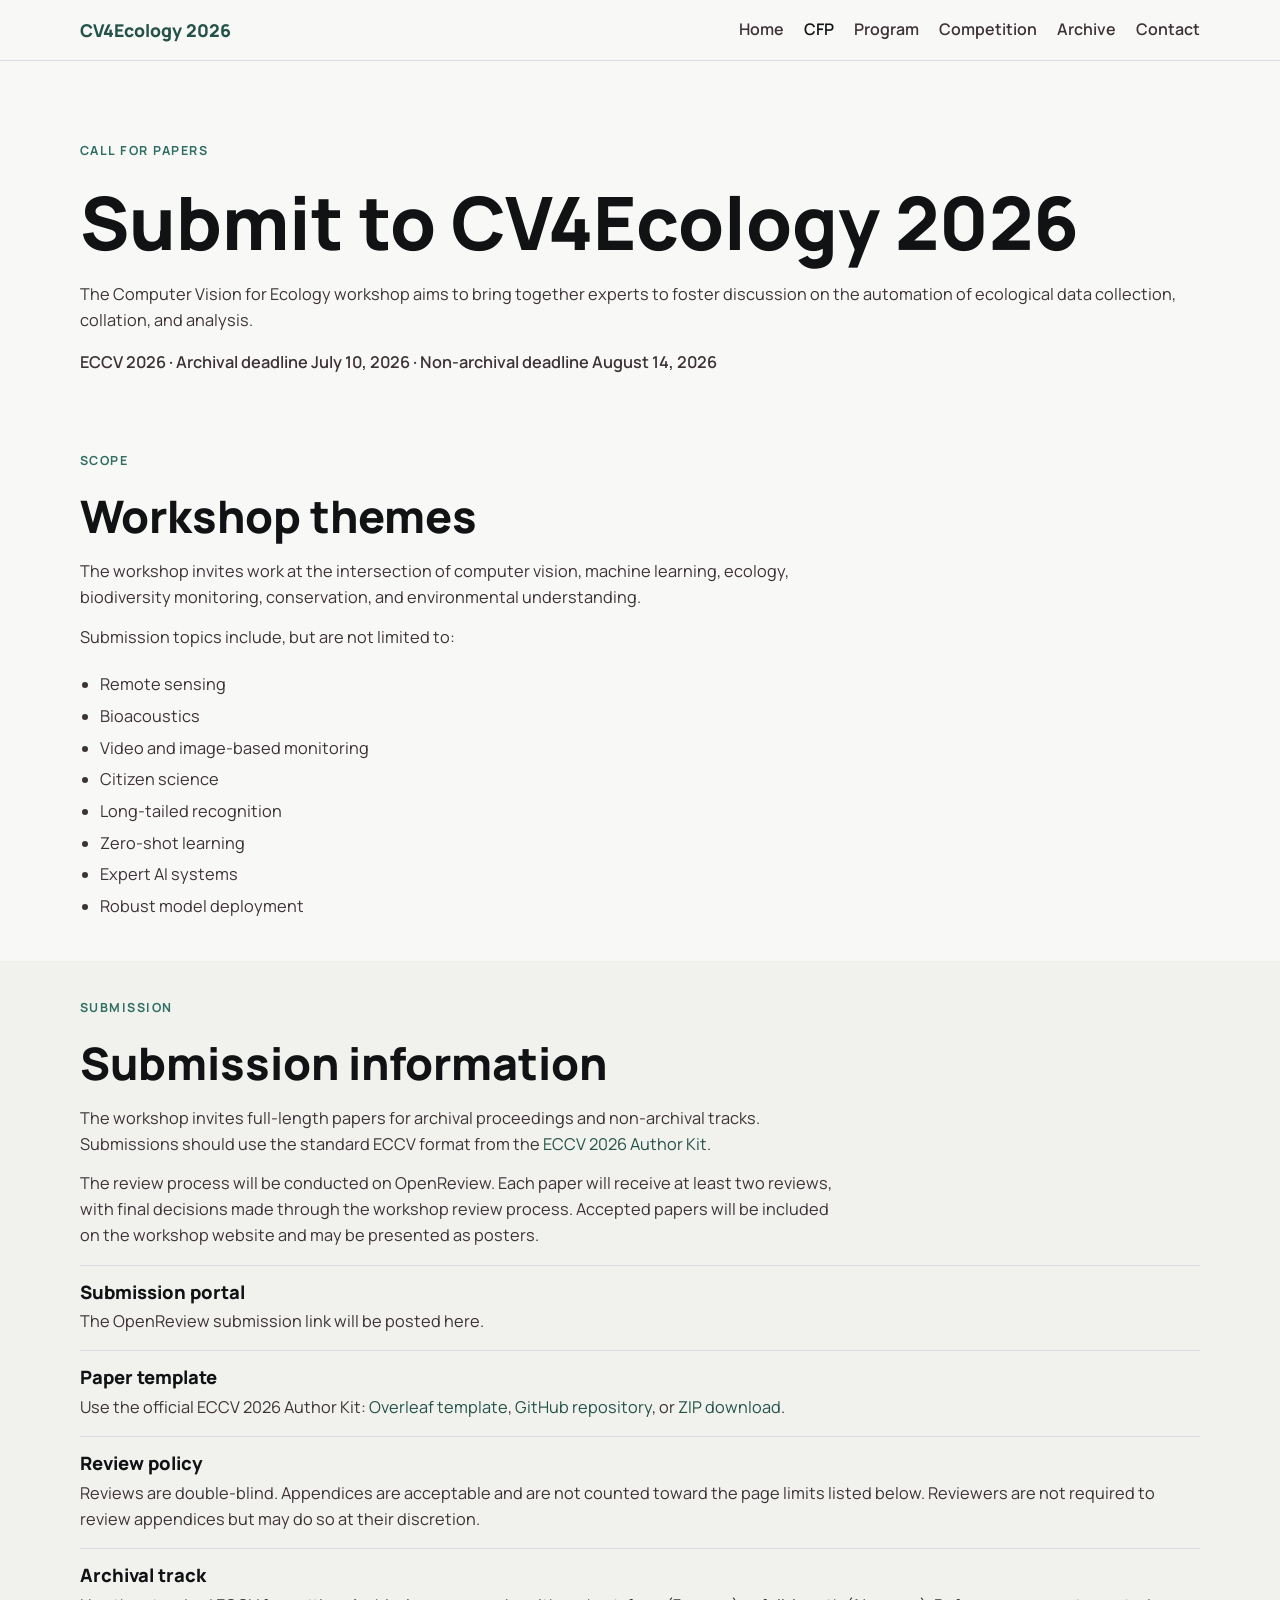
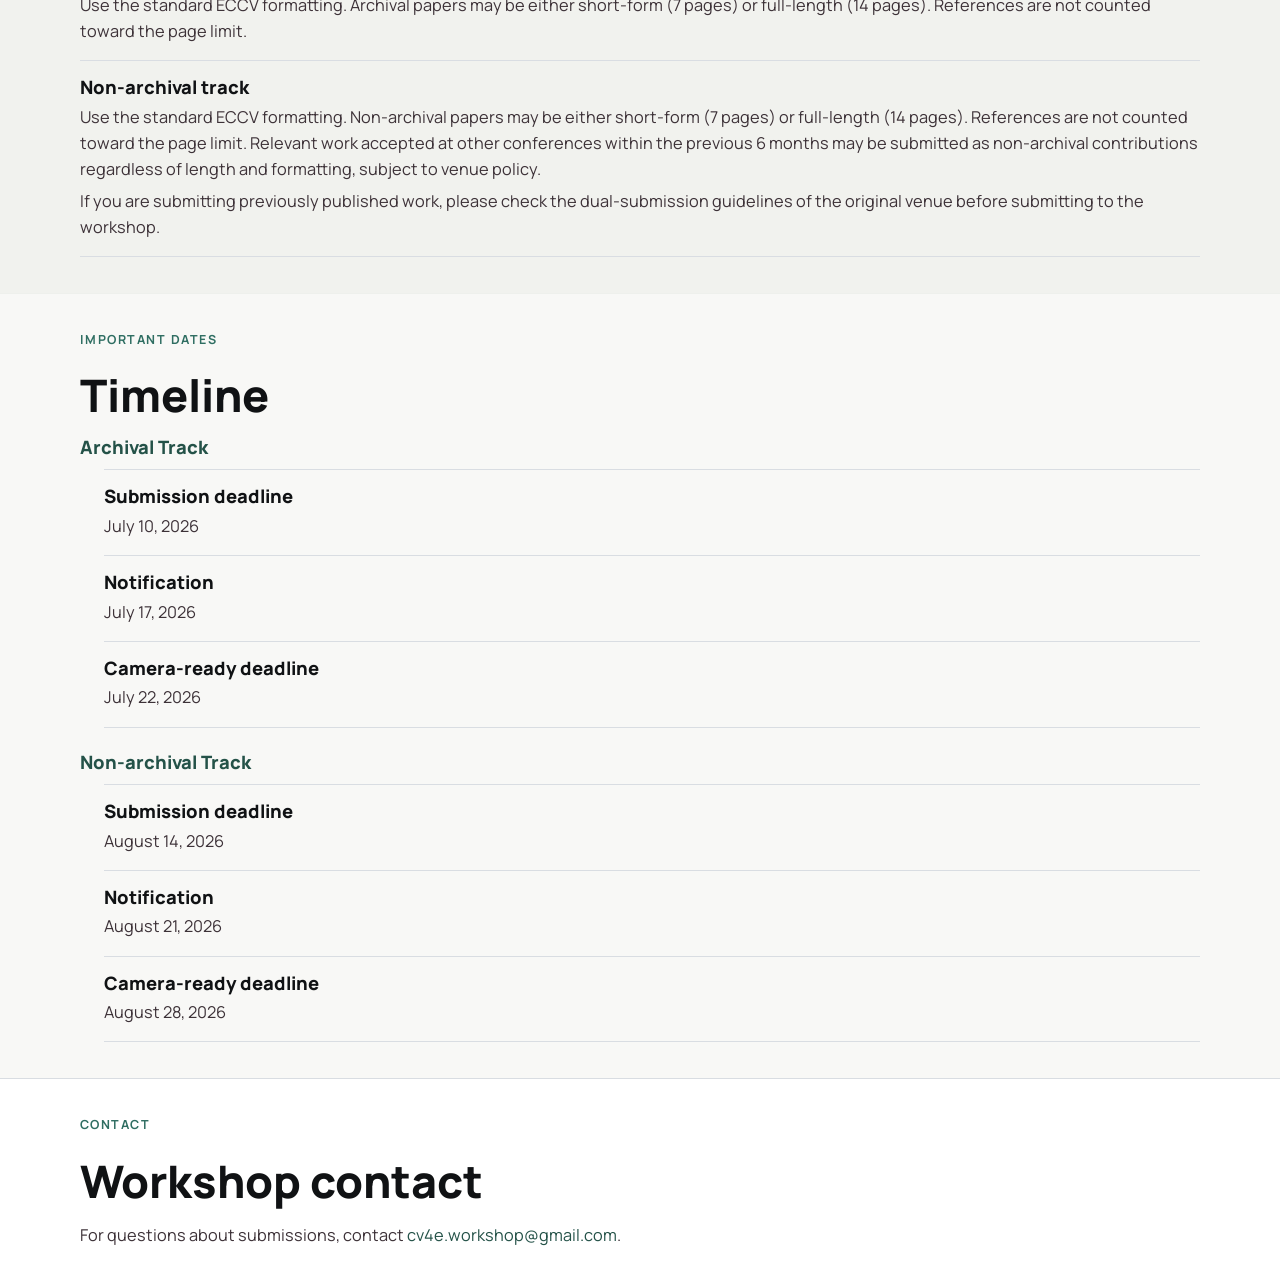
==== cfp.html @ 41fa9614 "update page limit" ====
<!DOCTYPE html>
<html lang="en">
<head>
    <meta charset="utf-8">
    <meta name="viewport" content="width=device-width, initial-scale=1">
    <title>CV4Ecology 2026 - CFP</title>
    <meta name="description" content="Call for papers for the Computer Vision for Ecology workshop at ECCV 2026.">
    <link rel="preconnect" href="https://fonts.googleapis.com">
    <link rel="preconnect" href="https://fonts.gstatic.com" crossorigin>
    <link href="https://fonts.googleapis.com/css2?family=Manrope:wght@400;500;600;700;800&display=swap" rel="stylesheet">
    <link rel="stylesheet" href="./css/styles.css">
</head>
<body>
    <header class="site-header">
        <div class="site-shell">
            <a class="site-mark" href="./index.html">CV4Ecology 2026</a>
            <nav class="site-nav" aria-label="Primary">
                <a href="./index.html">Home</a>
                <a class="is-active" href="./cfp.html">CFP</a>
                <a href="./program.html">Program</a>
                <a href="./competition.html">Competition</a>
                <details class="nav-dropdown">
                    <summary>Archive</summary>
                    <div class="nav-dropdown-menu">
                        <a href="https://cv4e.netlify.app/">CV4Ecology 2025</a>
                        <a href="https://cv4e.netlify.app/papers/">CV4Ecology 2024</a>
                    </div>
                </details>
                <a href="#contact">Contact</a>
            </nav>
        </div>
    </header>

    <main>
        <section class="hero">
            <div class="site-shell hero-stack">
                <p class="eyebrow">Call For Papers</p>
                <h1>Submit to CV4Ecology 2026</h1>
                <p class="hero-text">
                    The Computer Vision for Ecology workshop aims to bring together experts to foster
                    discussion on the automation of ecological data collection, collation, and analysis.
                </p>
                <p class="hero-meta">
                    ECCV 2026 · Archival deadline July 10, 2026 · Non-archival deadline August 14, 2026
                </p>
            </div>
        </section>

        <section class="section">
            <div class="site-shell stacked-section">
                <p class="section-kicker">Scope</p>
                <h2>Workshop themes</h2>
                <div class="section-copy">
                    <p>
                        The workshop invites work at the intersection of computer vision, machine learning,
                        ecology, biodiversity monitoring, conservation, and environmental understanding.
                    </p>
                    <p>
                        Submission topics include, but are not limited to:
                    </p>
                </div>
                <ul class="topic-list">
                    <li>Remote sensing</li>
                    <li>Bioacoustics</li>
                    <li>Video and image-based monitoring</li>
                    <li>Citizen science</li>
                    <li>Long-tailed recognition</li>
                    <li>Zero-shot learning</li>
                    <li>Expert AI systems</li>
                    <li>Robust model deployment</li>
                </ul>
            </div>
        </section>

        <section class="section section-alt">
            <div class="site-shell stacked-section">
                <p class="section-kicker">Submission</p>
                <h2>Submission information</h2>
                <div class="section-copy">
                    <p>
                        The workshop invites full-length papers for archival proceedings and non-archival
                        tracks. Submissions should use the standard ECCV format from the
                        <a href="https://eccv.ecva.net/Conferences/2026/SubmissionPolicies">ECCV 2026 Author Kit</a>.
                    </p>
                    <p>
                        The review process will be conducted on OpenReview. Each paper will receive at least
                        two reviews, with final decisions made through the workshop review process. Accepted
                        papers will be included on the workshop website and may be presented as posters.
                    </p>
                </div>
                <div class="detail-list">
                    <div class="detail-row">
                        <h3>Submission portal</h3>
                        <p>The OpenReview submission link will be posted here.</p>
                    </div>
                    <div class="detail-row">
                        <h3>Paper template</h3>
                        <p>
                            Use the official ECCV 2026 Author Kit:
                            <a href="https://www.overleaf.com/read/fkngkknmbycc">Overleaf template</a>,
                            <a href="https://github.com/paolo-favaro/paper-template">GitHub repository</a>,
                            or <a href="https://github.com/paolo-favaro/paper-template/archive/refs/tags/Latest.zip">ZIP download</a>.
                        </p>
                    </div>
                    <div class="detail-row">
                        <h3>Review policy</h3>
                        <p>Reviews are double-blind. Appendices are acceptable and are not counted toward the page limits listed below. Reviewers are not required to review appendices but may do so at their discretion.</p>
                    </div>
                    <div class="detail-row">
                        <h3>Archival track</h3>
                        <p>Use the standard ECCV formatting. Archival papers may be either short-form (7 pages) or full-length (14 pages). References are not counted toward the page limit.</p>
                    </div>
                    <div class="detail-row">
                        <h3>Non-archival track</h3>
                        <p>Use the standard ECCV formatting. Non-archival papers may be either short-form (7 pages) or full-length (14 pages). References are not counted toward the page limit. Relevant work accepted at other conferences within the previous 6 months may be submitted as non-archival contributions regardless of length and formatting, subject to venue policy.</p>
                        <p>If you are submitting previously published work, please check the dual-submission guidelines of the original venue before submitting to the workshop.</p>
                    </div>
                </div>
            </div>
        </section>

        <section class="section">
            <div class="site-shell stacked-section">
                <p class="section-kicker">Important Dates</p>
                <h2>Timeline</h2>
                <div class="timeline-groups">
                    <section class="timeline-group" aria-labelledby="archival-timeline">
                        <h3 id="archival-timeline" class="timeline-group-title">Archival Track</h3>
                        <div class="detail-list">
                            <div class="detail-row">
                                <h3>Submission deadline</h3>
                                <p>July 10, 2026</p>
                            </div>
                            <div class="detail-row">
                                <h3>Notification</h3>
                                <p>July 17, 2026</p>
                            </div>
                            <div class="detail-row">
                                <h3>Camera-ready deadline</h3>
                                <p>July 22, 2026</p>
                            </div>
                        </div>
                    </section>
                    <section class="timeline-group" aria-labelledby="non-archival-timeline">
                        <h3 id="non-archival-timeline" class="timeline-group-title">Non-archival Track</h3>
                        <div class="detail-list">
                            <div class="detail-row">
                                <h3>Submission deadline</h3>
                                <p>August 14, 2026</p>
                            </div>
                            <div class="detail-row">
                                <h3>Notification</h3>
                                <p>August 21, 2026</p>
                            </div>
                            <div class="detail-row">
                                <h3>Camera-ready deadline</h3>
                                <p>August 28, 2026</p>
                            </div>
                        </div>
                    </section>
                </div>
            </div>
        </section>
    </main>

    <footer id="contact" class="site-footer">
        <div class="site-shell stacked-section">
            <p class="section-kicker">Contact</p>
            <h2>Workshop contact</h2>
            <div class="section-copy">
                <p>For questions about submissions, contact <a href="mailto:cv4e.workshop@gmail.com">cv4e.workshop@gmail.com</a>.</p>
            </div>
        </div>
    </footer>
</body>
</html>
---- css/styles.css ----
:root {
    --bg: #f8f8f6;
    --bg-alt: #f1f2ee;
    --surface: #ffffff;
    --text: #101214;
    --muted: #3d3238;
    --line: #d9dde2;
    --accent: #2f6e62;
    --accent-deep: #245248;
    --shell: 1120px;
}

*,
*::before,
*::after {
    box-sizing: border-box;
}

html {
    scroll-behavior: smooth;
}

body {
    margin: 0;
    font-family: "Manrope", sans-serif;
    color: var(--text);
    background: var(--bg);
    line-height: 1.6;
}

a {
    color: var(--accent-deep);
    text-decoration: none;
}

a:hover,
a:focus-visible {
    text-decoration: underline;
}

img {
    max-width: 100%;
}

.site-shell {
    width: min(calc(100% - 2rem), var(--shell));
    margin: 0 auto;
}

.site-header {
    position: sticky;
    top: 0;
    z-index: 10;
    background: rgba(248, 248, 246, 0.94);
    border-bottom: 1px solid var(--line);
}

.site-header .site-shell {
    display: flex;
    align-items: center;
    justify-content: space-between;
    gap: 1rem;
    padding: 1rem 0;
}

.site-mark {
    font-size: 1.1rem;
    font-weight: 800;
    letter-spacing: 0;
}

.site-nav {
    display: flex;
    flex-wrap: wrap;
    gap: 1.25rem;
    align-items: center;
}

.site-nav a {
    color: var(--muted);
    font-weight: 600;
}

.site-nav a.is-active {
    color: var(--text);
}

.nav-dropdown {
    position: relative;
}

.nav-dropdown summary {
    cursor: pointer;
    color: var(--muted);
    font-weight: 600;
    list-style: none;
}

.nav-dropdown summary::-webkit-details-marker {
    display: none;
}

.nav-dropdown[open] summary {
    color: var(--text);
}

.nav-dropdown-menu {
    position: absolute;
    top: calc(100% + 0.6rem);
    left: 0;
    min-width: 190px;
    display: grid;
    gap: 0.55rem;
    padding: 0.8rem 0.9rem;
    background: var(--surface);
    border: 1px solid var(--line);
    border-radius: 10px;
    box-shadow: 0 10px 24px rgba(0, 0, 0, 0.08);
}

.nav-dropdown-menu a {
    color: var(--text);
}

.hero {
    padding: 5rem 0 2.5rem;
}

.hero-stack {
    display: grid;
    gap: 1rem;
    max-width: 1320px;
    justify-items: start;
    text-align: left;
}

.eyebrow,
.section-kicker,
.panel-label,
.archive-year,
.timeline-time {
    text-transform: uppercase;
    letter-spacing: 0.12em;
    font-size: 0.78rem;
    font-weight: 700;
    color: var(--accent);
}

h1,
h2,
h3 {
    margin: 0;
    line-height: 1.15;
    font-family: "Manrope", sans-serif;
    font-weight: 800;
}

h1 {
    font-size: clamp(2.7rem, 6vw, 4.6rem);
    margin-top: 0.2rem;
}

.hero-title {
    display: grid;
    gap: 0.2rem;
}

.hero-title-top {
    display: block;
    font-size: clamp(1.9rem, 4.1vw, 3.25rem);
    line-height: 1.02;
    color: #4a4f55;
}

.hero-title-main {
    display: block;
    font-size: clamp(2.7rem, 6vw, 4.6rem);
    line-height: 1.05;
    white-space: nowrap;
}

h2 {
    font-size: clamp(1.8rem, 3.5vw, 2.8rem);
    margin-top: 0.2rem;
}

h3 {
    font-size: 1.15rem;
}

p {
    margin: 0;
}

.hero-text,
.hero-meta,
.section-copy,
.detail-row p,
.timeline-item p,
.plain-list li,
.inline-list li {
    color: var(--muted);
    font-size: 1.02rem;
}

.hero-actions {
    display: flex;
    flex-wrap: wrap;
    gap: 0.9rem;
}

.hero-meta {
    font-weight: 600;
}

.button {
    display: inline-flex;
    align-items: center;
    justify-content: center;
    min-height: 3.25rem;
    padding: 0.85rem 1.25rem;
    border-radius: 999px;
    border: 1px solid transparent;
    font-weight: 700;
}

.button-primary {
    background: var(--accent-deep);
    color: #f7f3ea;
}

.button-secondary {
    background: var(--surface);
    border-color: var(--line);
}

.plain-list,
.inline-list {
    margin: 0;
    padding: 0;
    list-style: none;
}

.section,
.site-footer {
    padding: 2.25rem 0;
}

.section-alt {
    background: var(--bg-alt);
    border-top: 1px solid #eef0ec;
    border-bottom: 1px solid #eef0ec;
}

.stacked-section {
    display: grid;
    gap: 1rem;
}

.section-copy {
    display: grid;
    gap: 0.85rem;
    max-width: 760px;
}

.inline-list {
    display: grid;
    gap: 0.55rem;
    max-width: 760px;
}

.topic-list {
    margin: 0;
    padding-left: 1.25rem;
    max-width: 760px;
}

.topic-list li {
    color: var(--muted);
    font-size: 1.02rem;
    margin: 0.35rem 0;
}

.detail-list {
    display: grid;
    gap: 0;
    border-top: 1px solid var(--line);
}

.timeline-groups {
    display: grid;
    gap: 1.5rem;
}

.timeline-group {
    display: grid;
    gap: 0.7rem;
}

.timeline-group-title {
    color: var(--accent-deep);
}

.timeline-group .detail-list {
    margin-left: 1.5rem;
}

.detail-row {
    display: grid;
    gap: 0.35rem;
    padding: 1rem 0;
    border-bottom: 1px solid var(--line);
}

.timeline {
    display: grid;
    gap: 0;
    border-top: 1px solid var(--line);
}

.timeline-item {
    display: grid;
    grid-template-columns: 130px minmax(0, 1fr);
    gap: 1.25rem;
    padding: 1rem 0;
    border-bottom: 1px solid var(--line);
}

.timeline-copy {
    display: grid;
    gap: 0.35rem;
}

.schedule-grid {
    display: grid;
    grid-template-columns: repeat(2, minmax(0, 1fr));
    gap: 2rem;
}

.schedule-panel {
    display: grid;
    gap: 0.9rem;
}

.schedule-table {
    width: 100%;
    border-collapse: collapse;
    border-top: 1px solid var(--line);
}

.schedule-table th,
.schedule-table td {
    padding: 0.7rem 0;
    border-bottom: 1px solid var(--line);
    text-align: left;
    vertical-align: top;
}

.schedule-table th {
    color: var(--text);
    font-weight: 800;
}

.schedule-table td {
    color: var(--muted);
    font-size: 1.02rem;
}

.schedule-table td:first-child {
    width: 44%;
    color: var(--text);
    font-weight: 700;
    white-space: nowrap;
}

.simple-columns {
    display: grid;
    grid-template-columns: repeat(2, minmax(0, 1fr));
    gap: 2rem;
    max-width: 760px;
}

.plain-list {
    display: grid;
    gap: 0.6rem;
    margin-top: 0.75rem;
}

.organizer-grid {
    display: grid;
    grid-template-columns: repeat(auto-fit, minmax(220px, 1fr));
    column-gap: 2rem;
    row-gap: 0.55rem;
    max-width: 820px;
    margin: 0;
    padding: 0;
    list-style: none;
}

.organizer-grid li {
    padding: 0.2rem 0;
    color: var(--text);
    font-size: 1.02rem;
    font-weight: 700;
    line-height: 1.25;
}

.organizer-grid a {
    color: inherit;
    text-decoration-color: transparent;
    text-underline-offset: 0.22em;
    transition: color 160ms ease, text-decoration-color 160ms ease;
}

.organizer-grid a:hover,
.organizer-grid a:focus-visible {
    color: var(--accent-deep);
    text-decoration-color: currentColor;
}

.speaker-group {
    display: grid;
    gap: 0.85rem;
}

.speaker-grid {
    display: grid;
    grid-template-columns: repeat(auto-fill, minmax(185px, 1fr));
    gap: 1.25rem;
}

.speaker-card {
    display: grid;
    overflow: hidden;
    border: 1px solid var(--line);
    border-radius: 8px;
    background: var(--surface);
    color: var(--text);
    transition: border-color 160ms ease, transform 160ms ease;
}

.speaker-card:hover,
.speaker-card:focus-visible {
    border-color: var(--accent);
    text-decoration: none;
    transform: translateY(-2px);
}

.speaker-photo {
    display: grid;
    aspect-ratio: 4 / 3;
    place-items: center;
    width: 100%;
    overflow: hidden;
    background: #dfe8e3;
    color: var(--accent-deep);
    font-weight: 800;
    letter-spacing: 0;
}

img.speaker-photo {
    display: block;
    height: 100%;
    object-fit: cover;
}

.speaker-name {
    min-height: 3.5rem;
    padding: 0.85rem 1rem 1rem;
    font-weight: 800;
    line-height: 1.25;
}

.site-footer {
    border-top: 1px solid var(--line);
    background: var(--surface);
}

@media (max-width: 900px) {
    .simple-columns,
    .schedule-grid,
    .timeline-item {
        grid-template-columns: 1fr;
    }

    .hero {
        padding-top: 4rem;
    }

    .site-header .site-shell {
        align-items: flex-start;
        flex-direction: column;
    }

    .site-nav {
        gap: 0.85rem 1rem;
    }

    .nav-dropdown-menu {
        position: static;
        margin-top: 0.5rem;
    }

    .hero-title-main {
        white-space: normal;
    }
}

@media (max-width: 640px) {
    .site-shell {
        width: min(calc(100% - 1.25rem), var(--shell));
    }

    .hero,
    .section,
    .site-footer {
        padding: 2rem 0;
    }

    .button {
        width: 100%;
    }
}
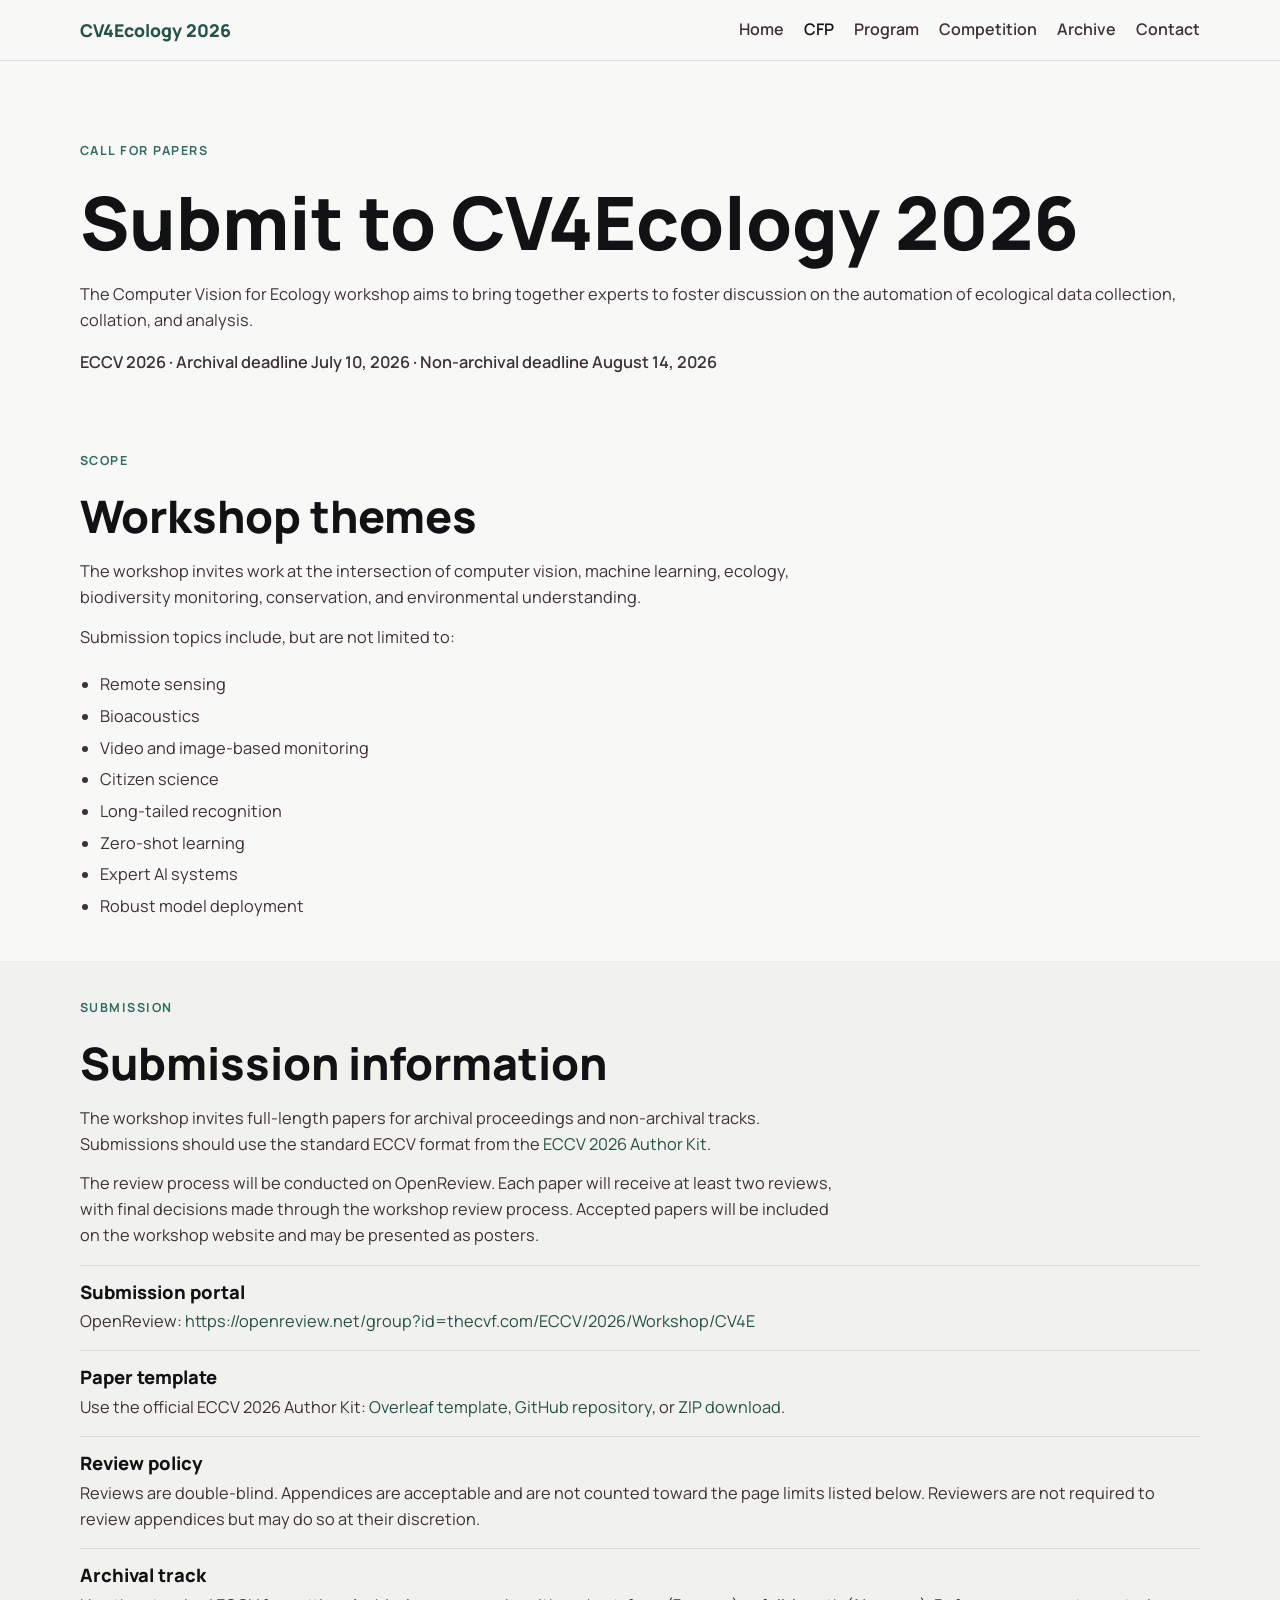
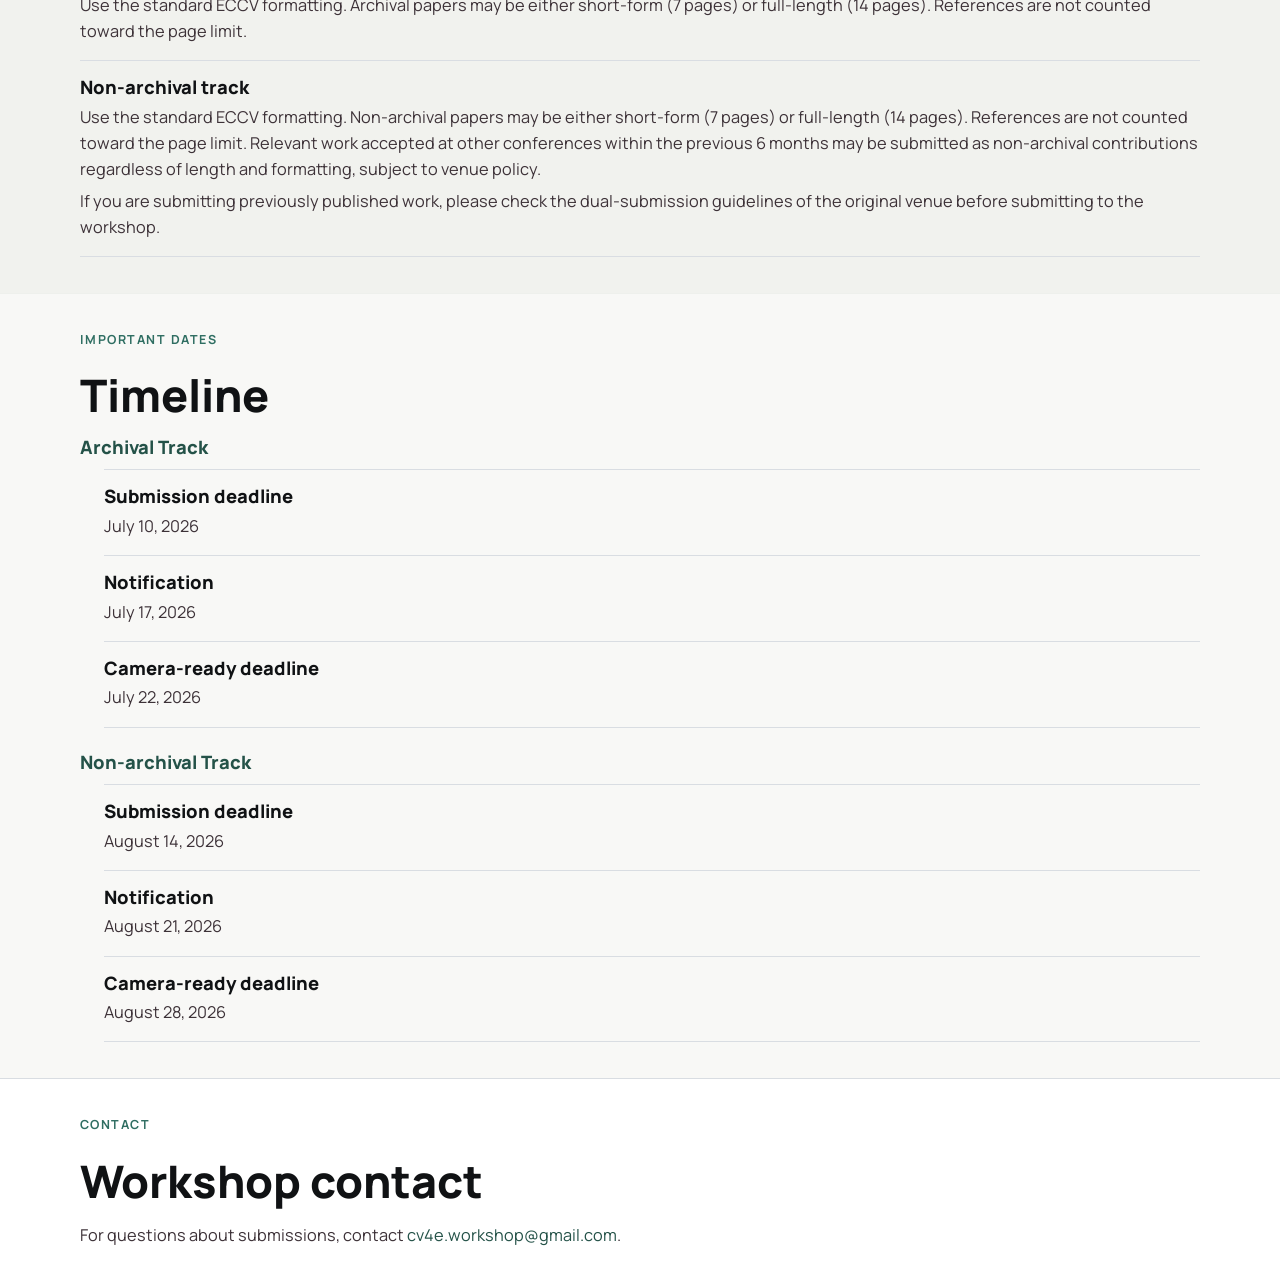
==== commit c806e6f6: "add openreview portal" ====
--- a/cfp.html
+++ b/cfp.html
@@ -91,7 +91,8 @@
                 <div class="detail-list">
                     <div class="detail-row">
                         <h3>Submission portal</h3>
-                        <p>The OpenReview submission link will be posted here.</p>
+                        <p>OpenReview: <a href="Archival Track">https://openreview.net/group?id=thecvf.com/ECCV/2026/Workshop/CV4E</a></p>
+                        
                     </div>
                     <div class="detail-row">
                         <h3>Paper template</h3>
--- a/css/styles.css
+++ b/css/styles.css
@@ -192,6 +192,11 @@
     margin: 0;
 }
 
+code {
+    font-family: "Overpass Mono", "SFMono-Regular", Consolas, monospace;
+    overflow-wrap: anywhere;
+}
+
 .hero-text,
 .hero-meta,
 .section-copy,
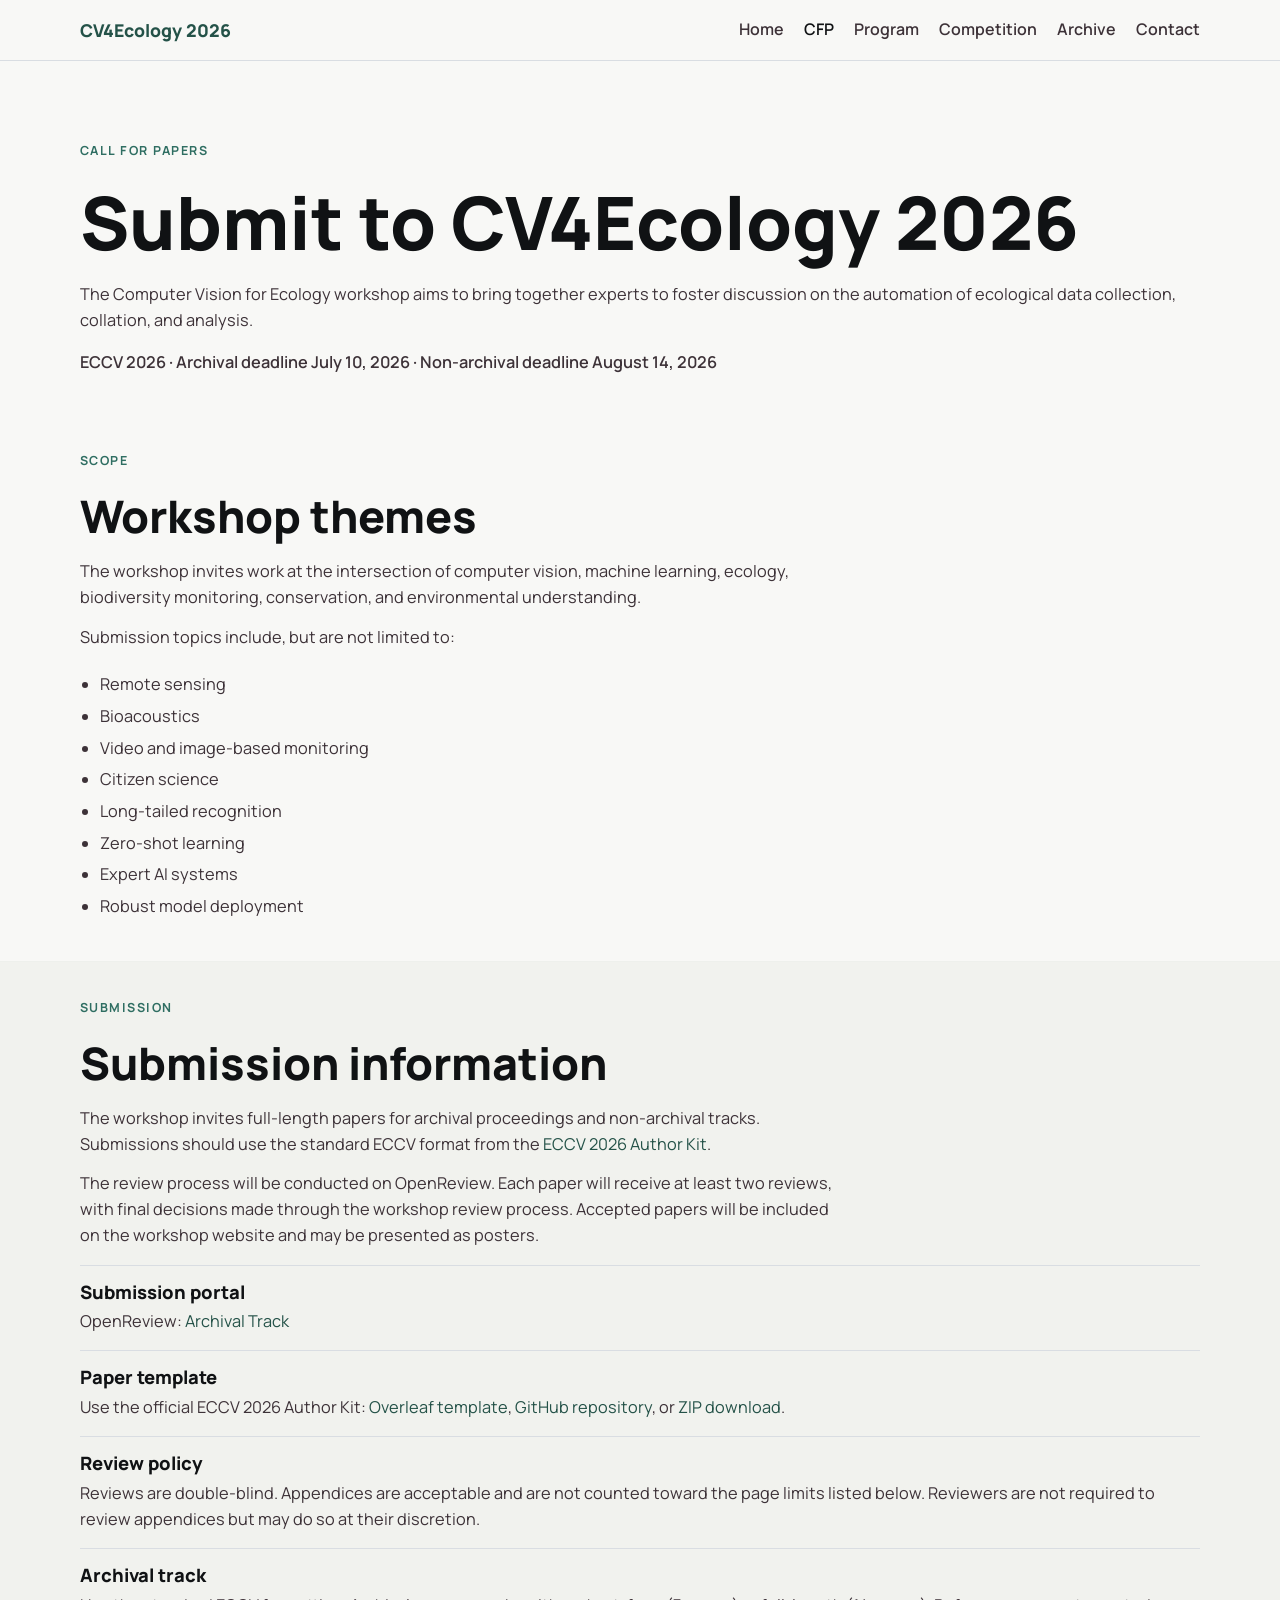
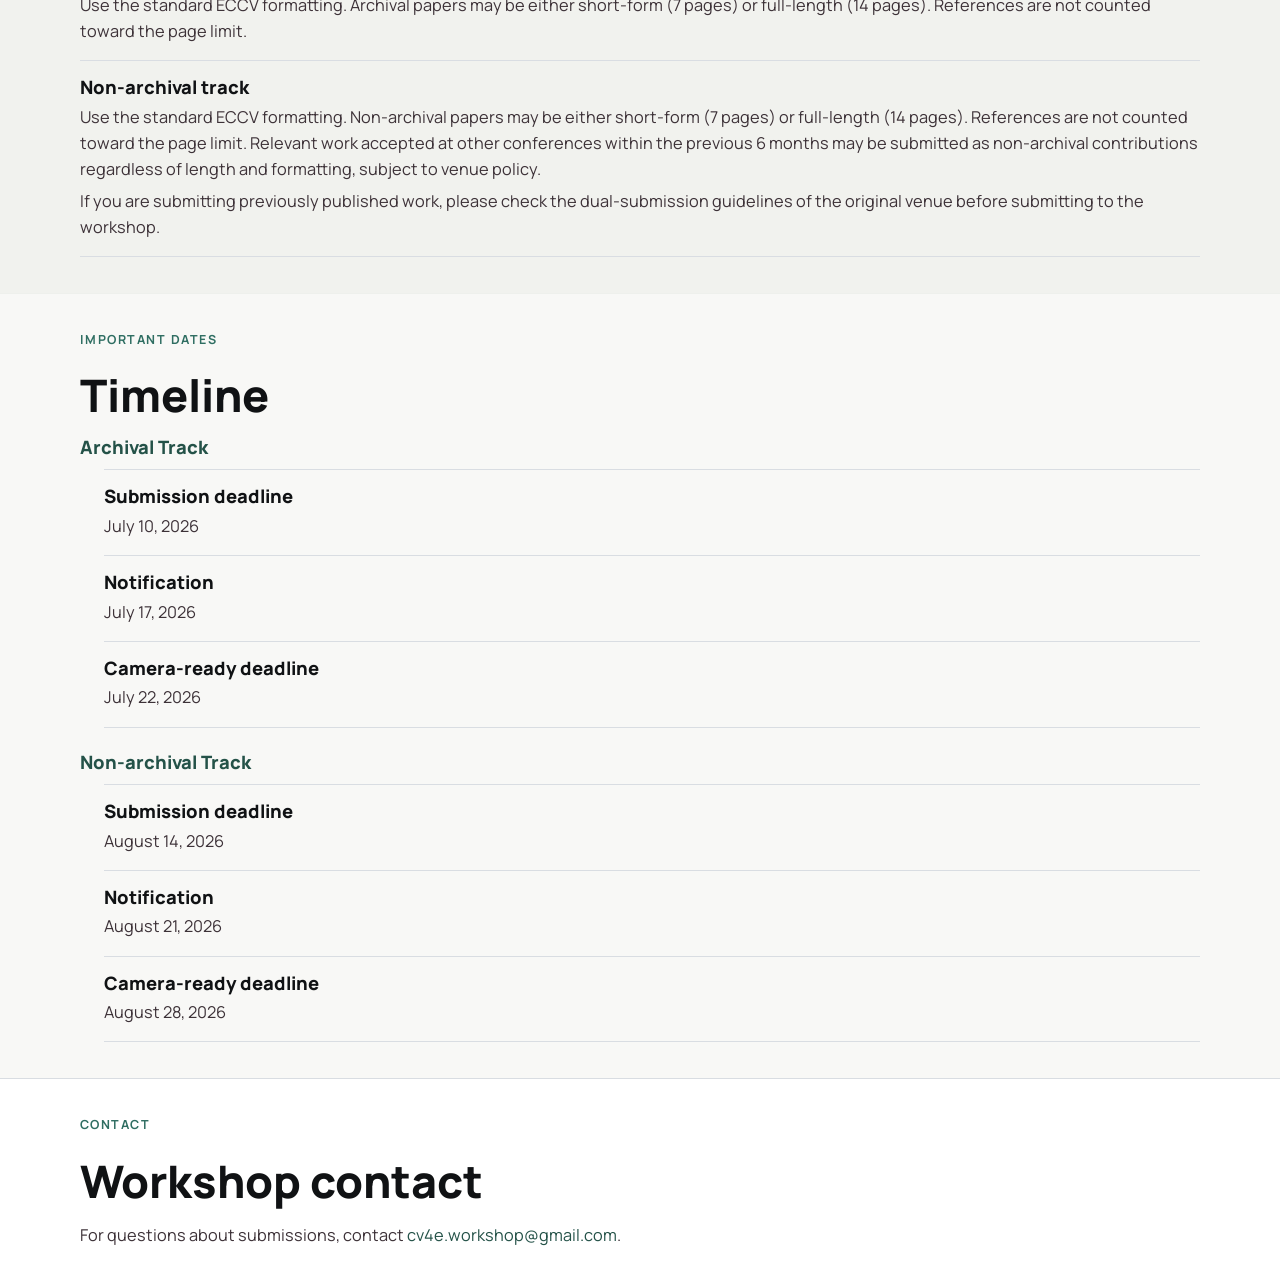
==== commit fa8e9408: "fix submission link" ====
--- a/cfp.html
+++ b/cfp.html
@@ -91,8 +91,7 @@
                 <div class="detail-list">
                     <div class="detail-row">
                         <h3>Submission portal</h3>
-                        <p>OpenReview: <a href="Archival Track">https://openreview.net/group?id=thecvf.com/ECCV/2026/Workshop/CV4E</a></p>
-                        
+                        <p>OpenReview: <a href="https://openreview.net/group?id=thecvf.com/ECCV/2026/Workshop/CV4E">Archival Track</a></p>
                     </div>
                     <div class="detail-row">
                         <h3>Paper template</h3>
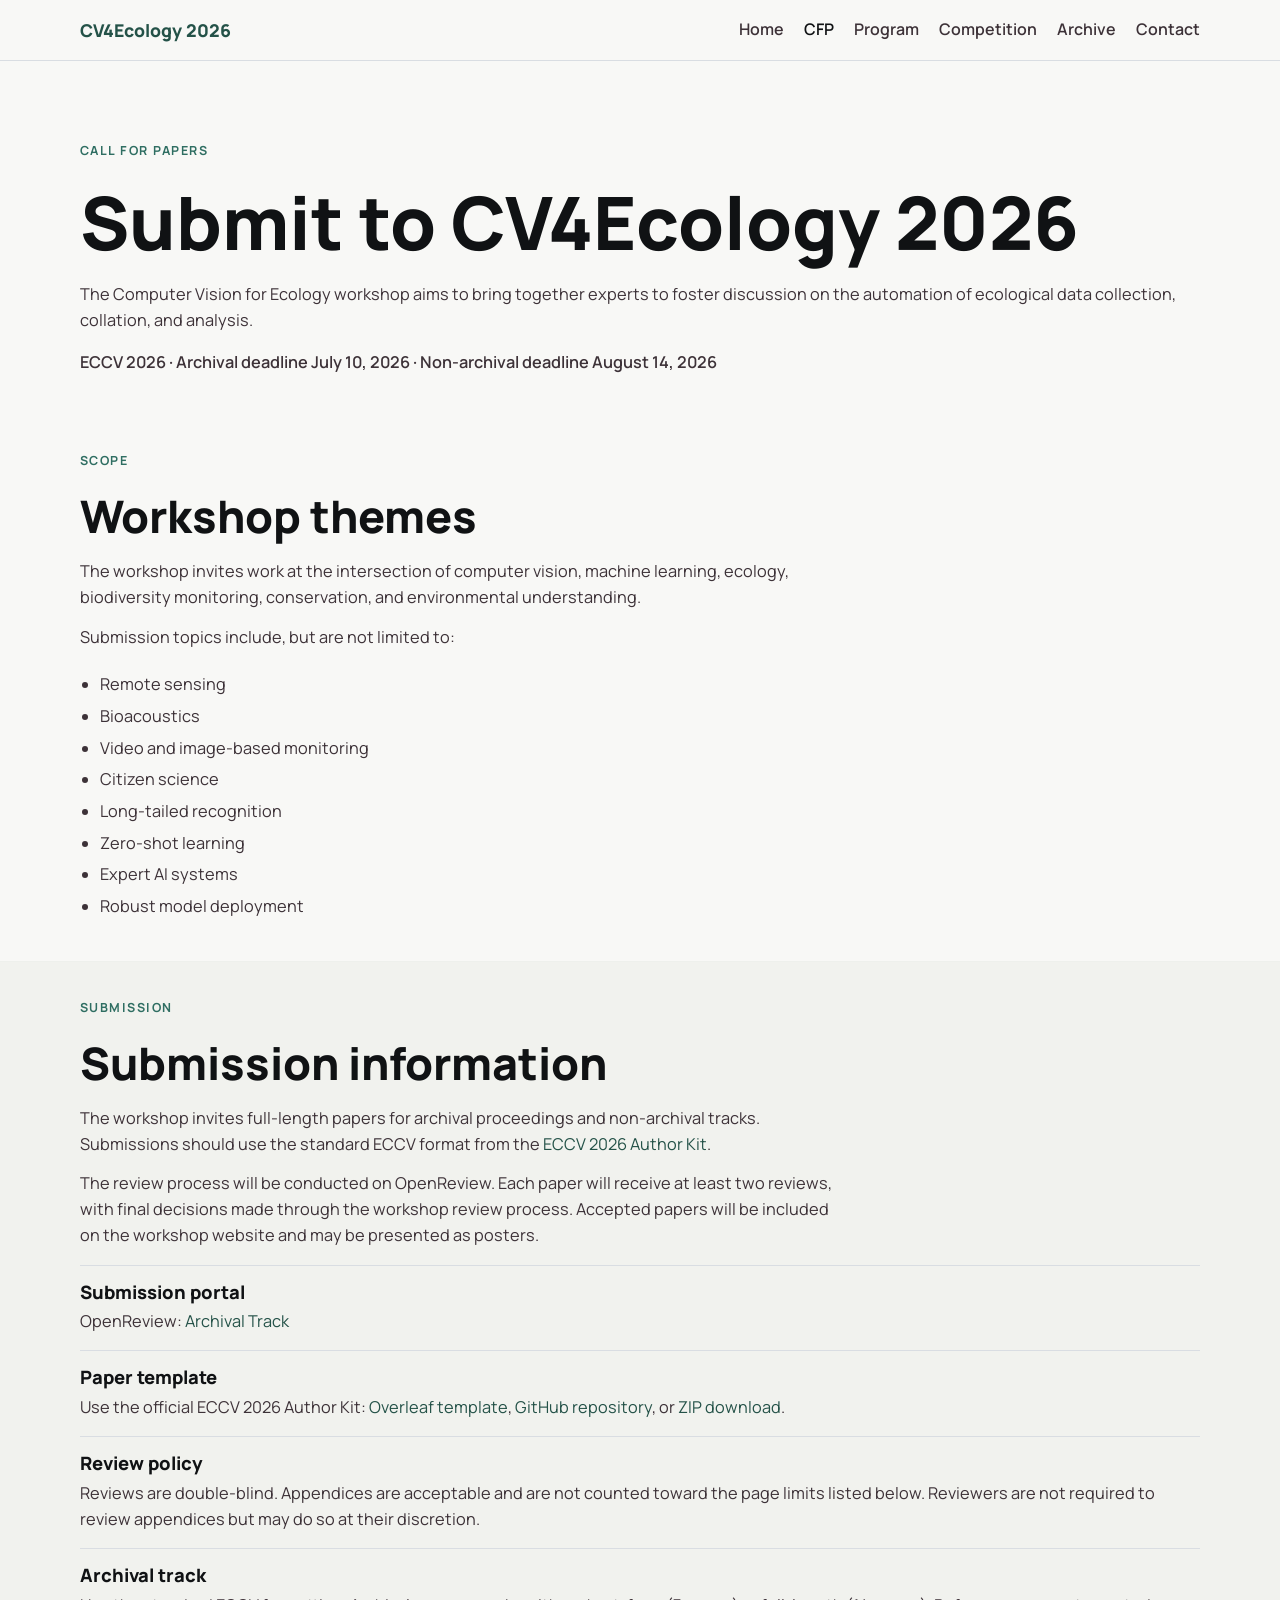
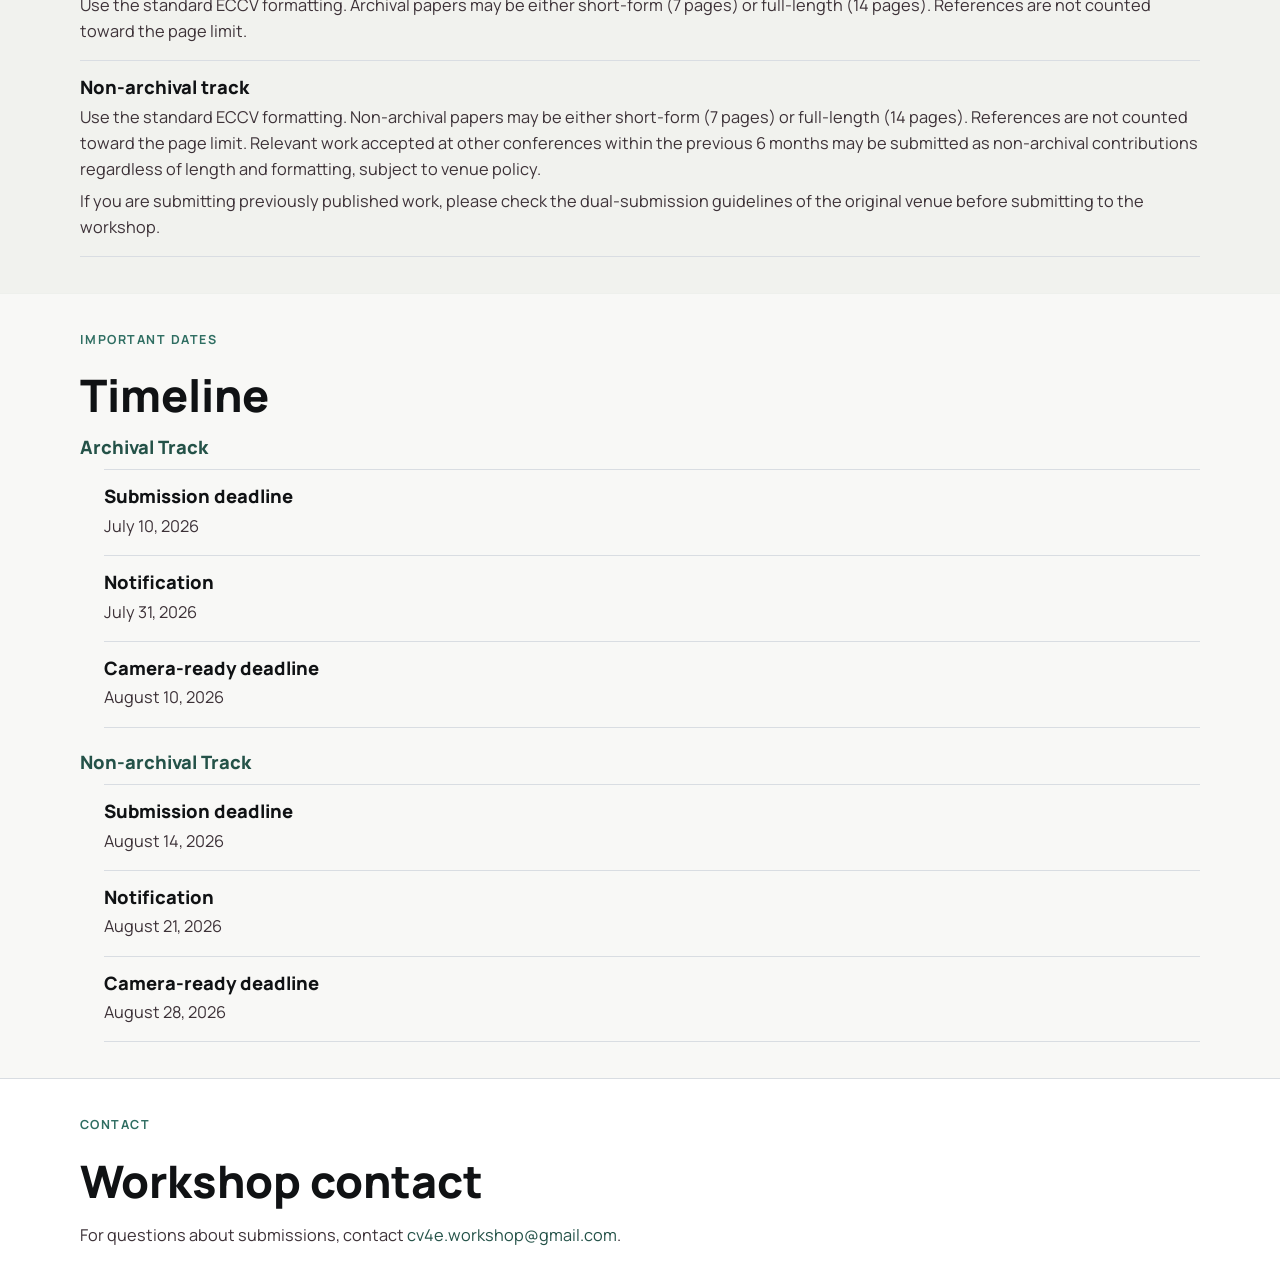
==== commit daee8d3b: "update dates" ====
--- a/cfp.html
+++ b/cfp.html
@@ -133,11 +133,11 @@
                             </div>
                             <div class="detail-row">
                                 <h3>Notification</h3>
-                                <p>July 17, 2026</p>
+                                <p>July 31, 2026</p>
                             </div>
                             <div class="detail-row">
                                 <h3>Camera-ready deadline</h3>
-                                <p>July 22, 2026</p>
+                                <p>August 10, 2026</p>
                             </div>
                         </div>
                     </section>
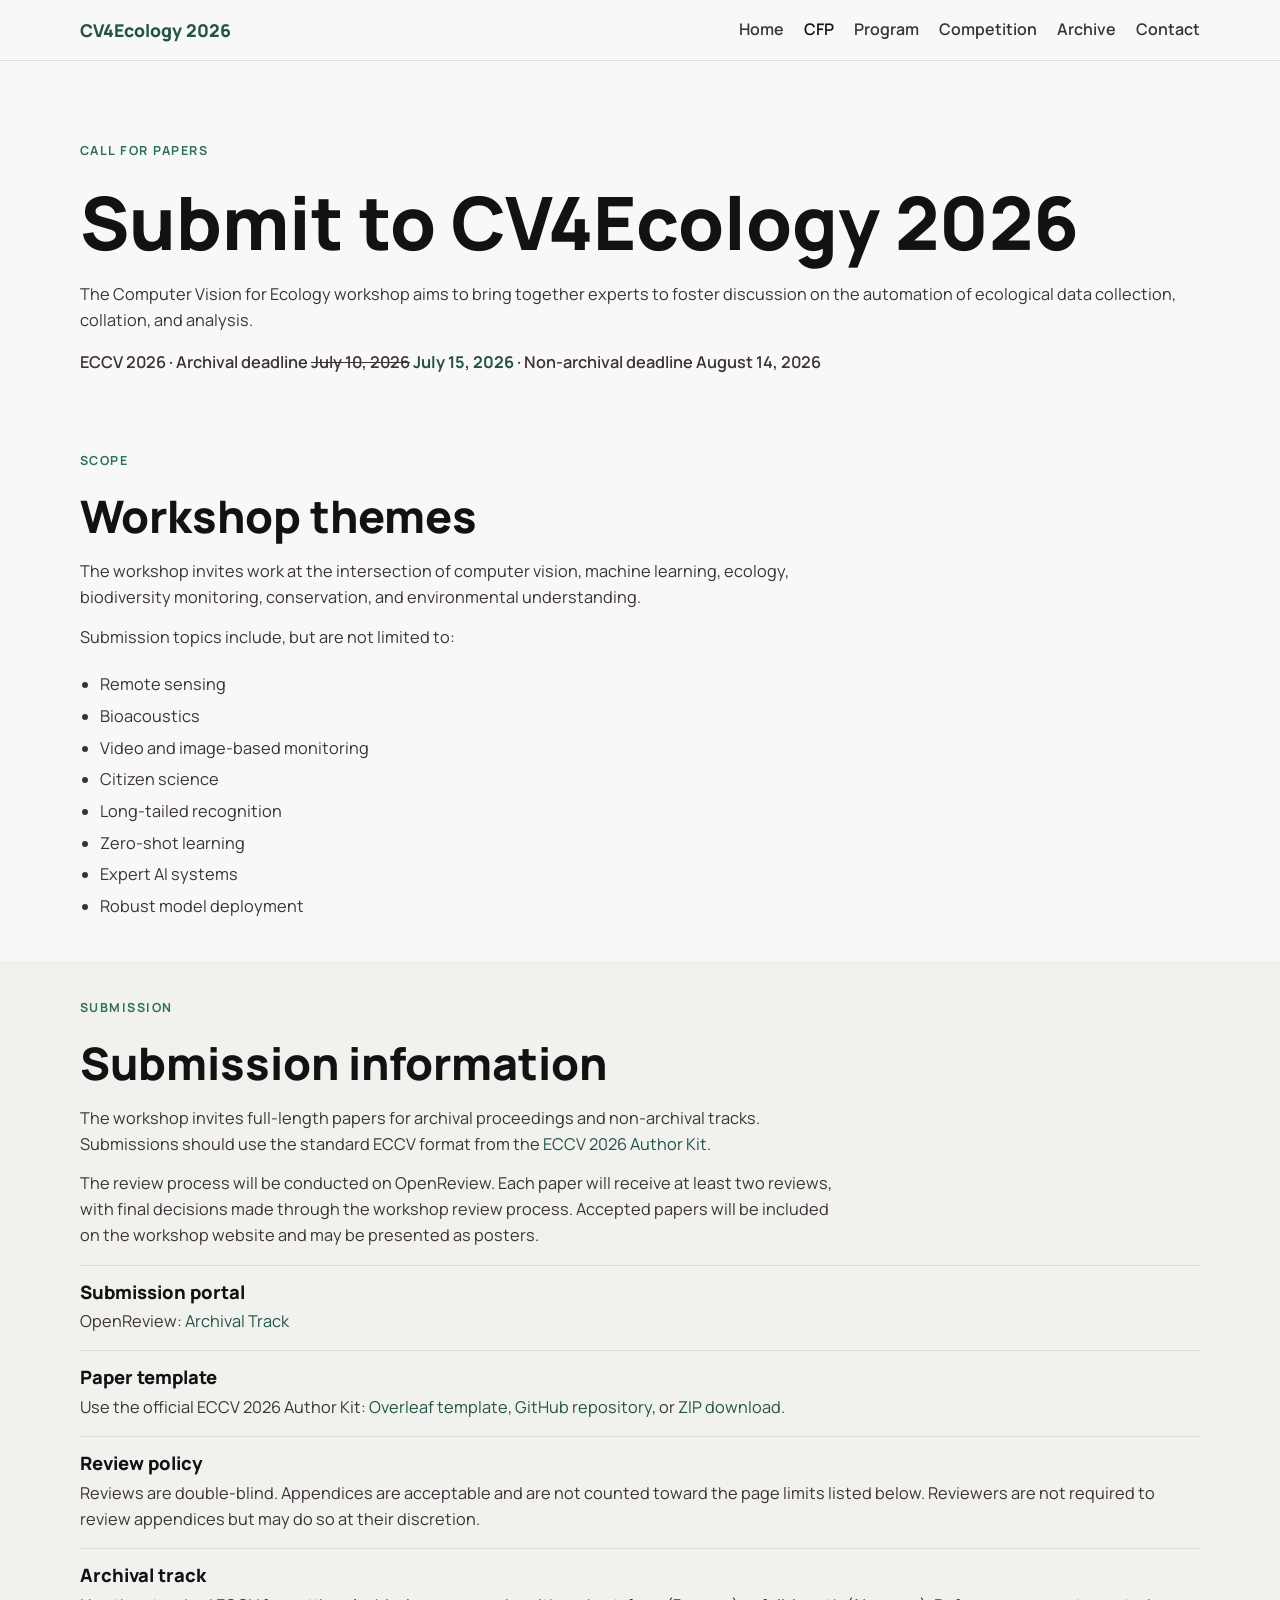
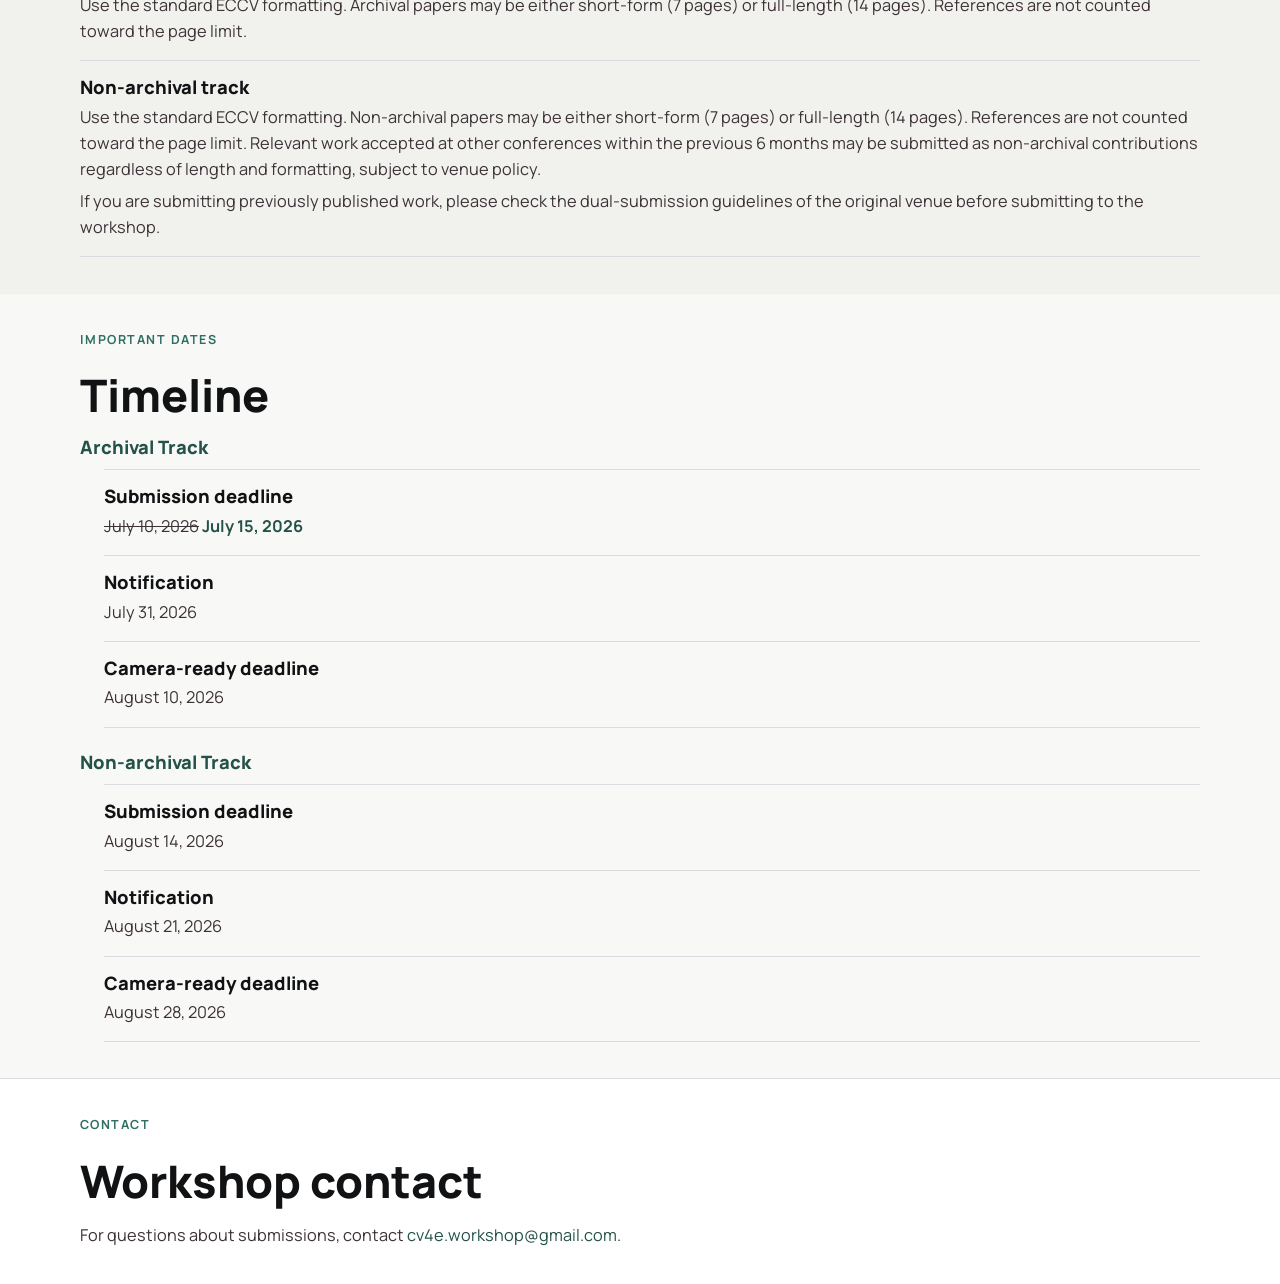
==== commit 0a5968d0: "update arxival submission date" ====
--- a/cfp.html
+++ b/cfp.html
@@ -41,7 +41,7 @@
                     discussion on the automation of ecological data collection, collation, and analysis.
                 </p>
                 <p class="hero-meta">
-                    ECCV 2026 · Archival deadline July 10, 2026 · Non-archival deadline August 14, 2026
+                    ECCV 2026 · Archival deadline <del>July 10, 2026</del> <span class="extended-date">July 15, 2026</span> · Non-archival deadline August 14, 2026
                 </p>
             </div>
         </section>
@@ -129,7 +129,7 @@
                         <div class="detail-list">
                             <div class="detail-row">
                                 <h3>Submission deadline</h3>
-                                <p>July 10, 2026</p>
+                                <p><del>July 10, 2026</del> <span class="extended-date">July 15, 2026</span></p>
                             </div>
                             <div class="detail-row">
                                 <h3>Notification</h3>
--- a/css/styles.css
+++ b/css/styles.css
@@ -218,6 +218,15 @@
     font-weight: 600;
 }
 
+del {
+    color: var(--muted);
+}
+
+.extended-date {
+    color: var(--accent-deep);
+    font-weight: 700;
+}
+
 .button {
     display: inline-flex;
     align-items: center;
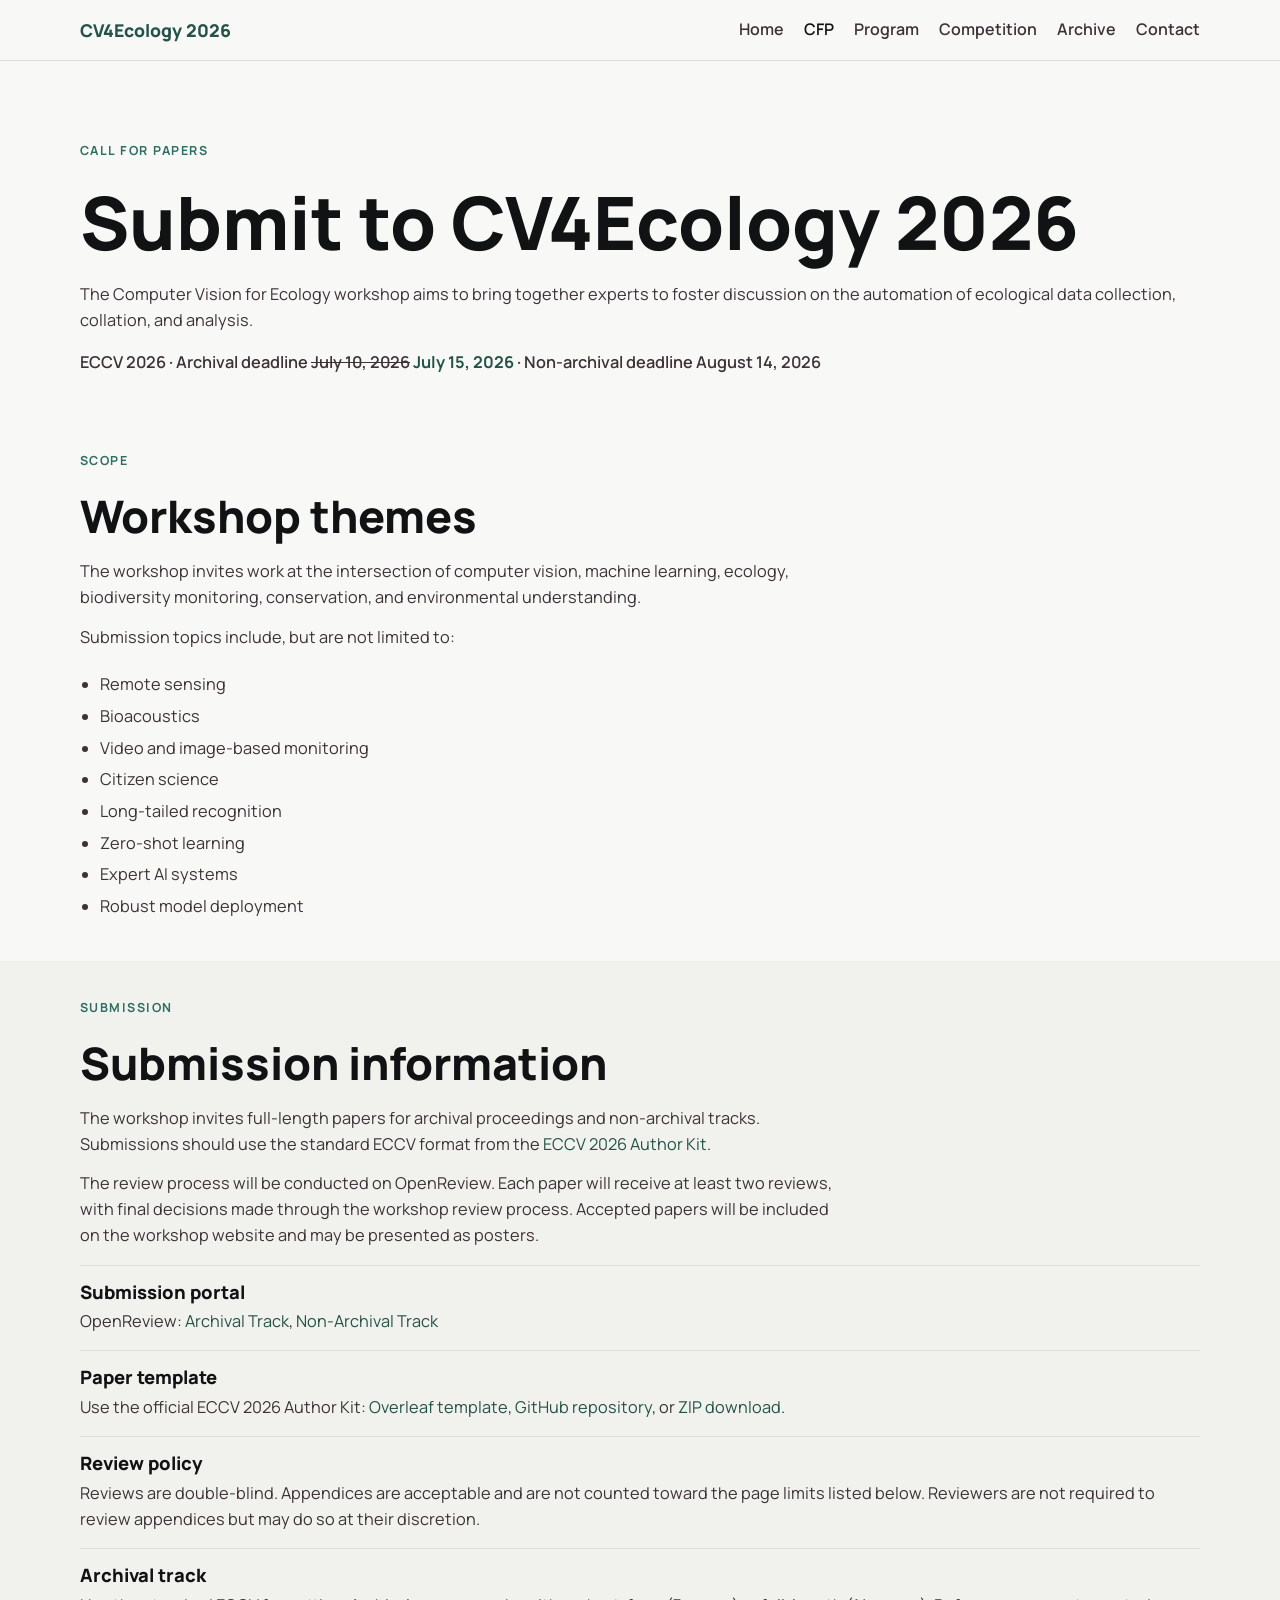
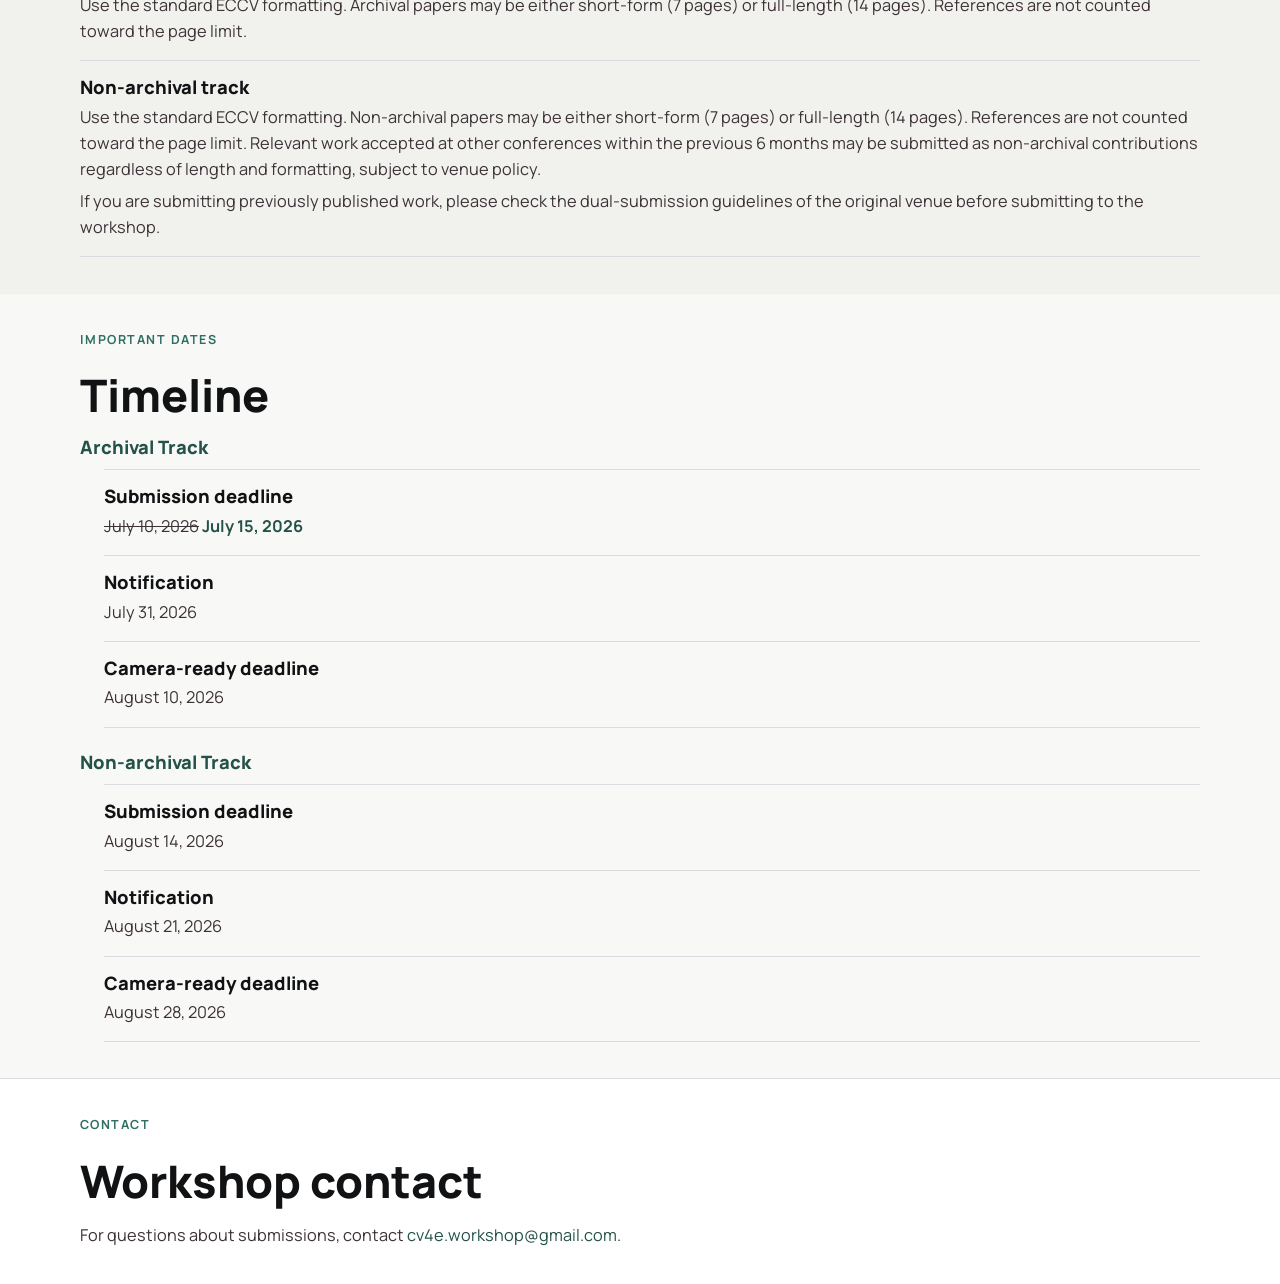
==== commit 5924f901: "Add non-archival OpenReview link" ====
--- a/cfp.html
+++ b/cfp.html
@@ -91,7 +91,11 @@
                 <div class="detail-list">
                     <div class="detail-row">
                         <h3>Submission portal</h3>
-                        <p>OpenReview: <a href="https://openreview.net/group?id=thecvf.com/ECCV/2026/Workshop/CV4E">Archival Track</a></p>
+                        <p>
+                            OpenReview:
+                            <a href="https://openreview.net/group?id=thecvf.com/ECCV/2026/Workshop/CV4E">Archival Track</a>,
+                            <a href="https://openreview.net/group?id=thecvf.com/ECCV/2026/Workshop/CV4E_Non-Archival">Non-Archival Track</a>
+                        </p>
                     </div>
                     <div class="detail-row">
                         <h3>Paper template</h3>
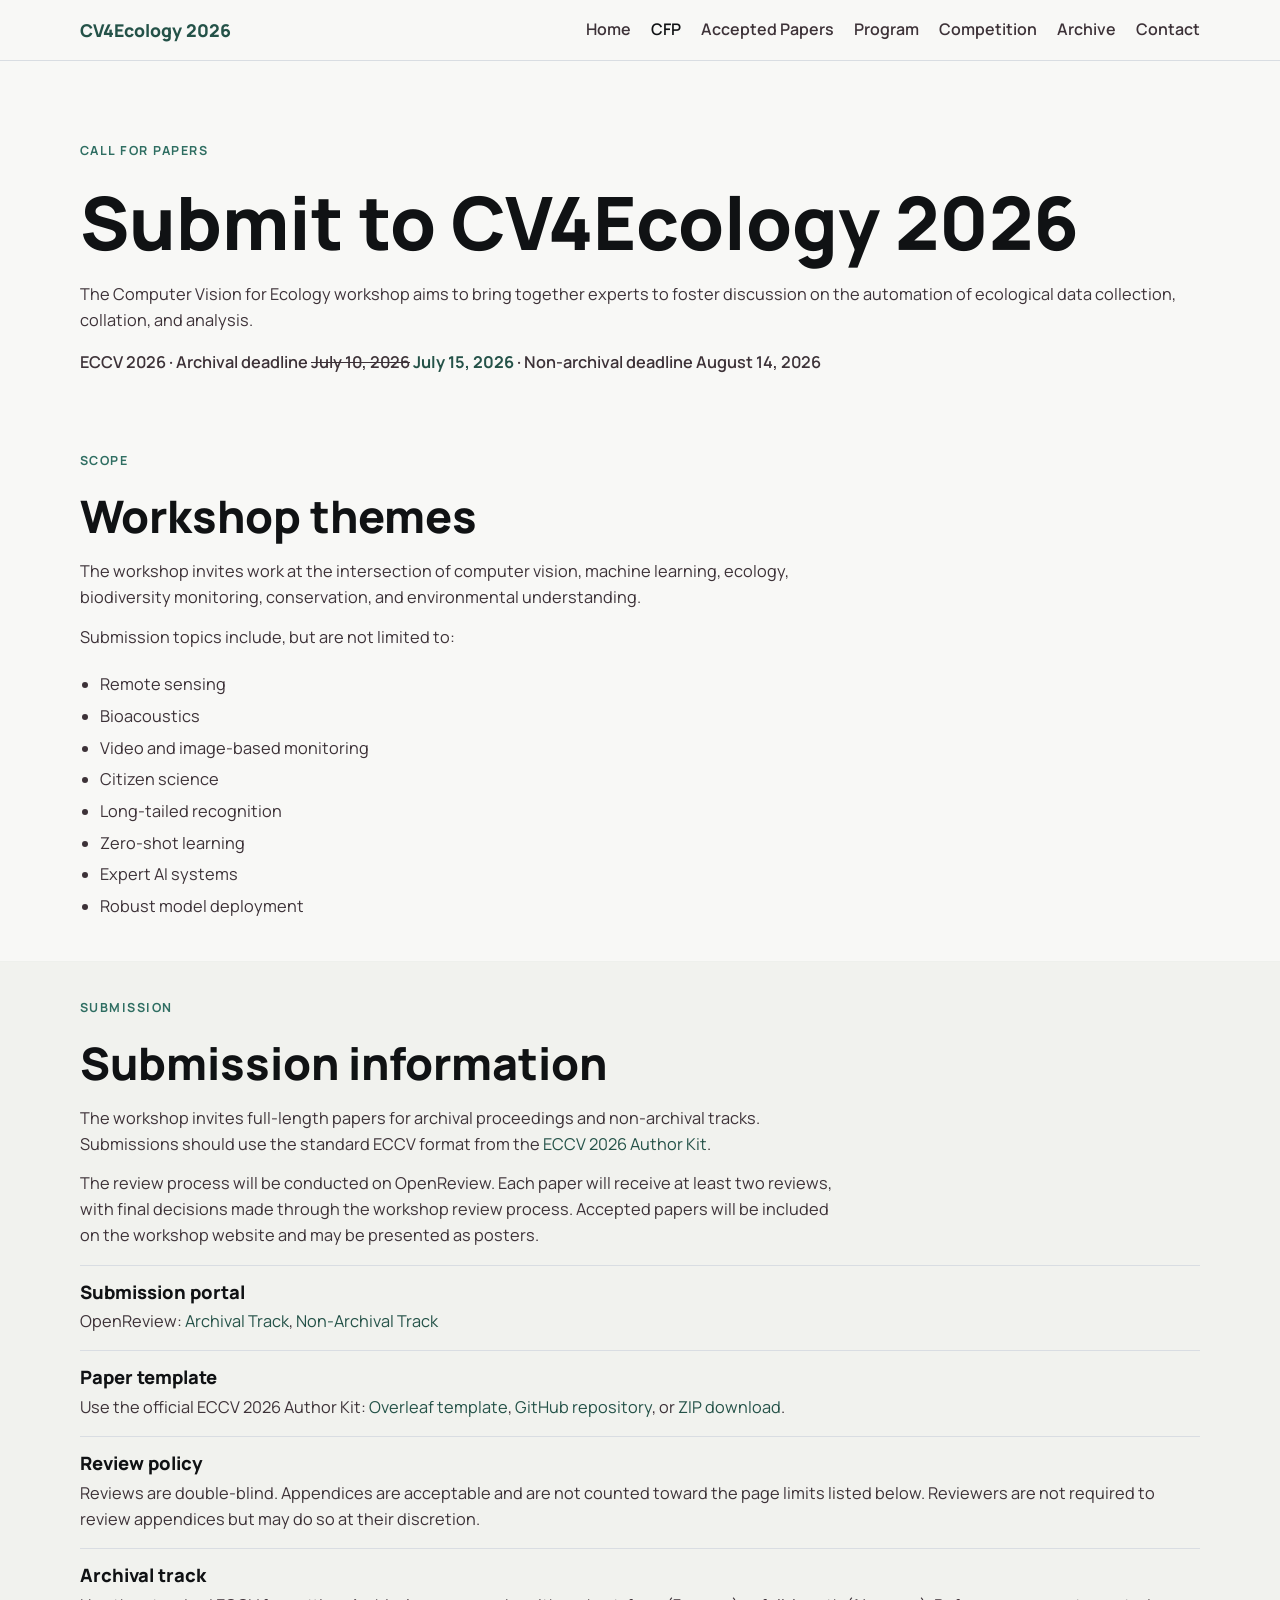
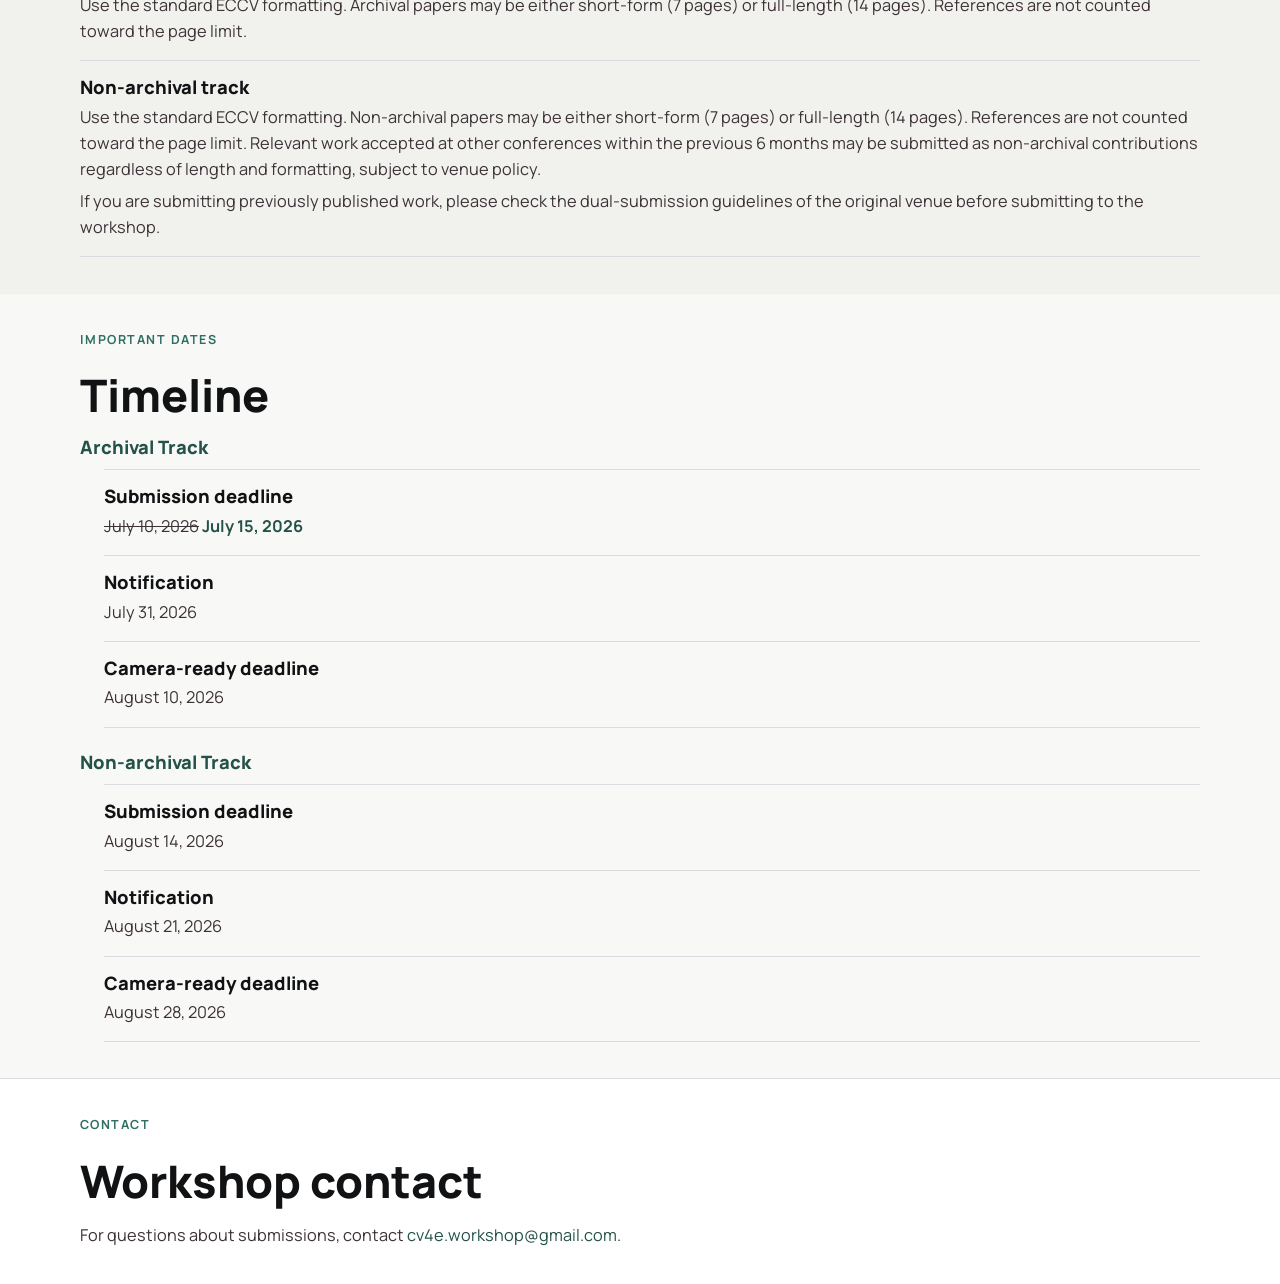
==== commit 2ec61d5c: "added accepted papers" ====
--- a/cfp.html
+++ b/cfp.html
@@ -9,14 +9,17 @@
     <link rel="preconnect" href="https://fonts.gstatic.com" crossorigin>
     <link href="https://fonts.googleapis.com/css2?family=Manrope:wght@400;500;600;700;800&display=swap" rel="stylesheet">
     <link rel="stylesheet" href="./css/styles.css">
+    <script src="./js/mobile-nav.js" defer></script>
 </head>
 <body>
     <header class="site-header">
         <div class="site-shell">
             <a class="site-mark" href="./index.html">CV4Ecology 2026</a>
-            <nav class="site-nav" aria-label="Primary">
+            <button class="nav-toggle" type="button" aria-expanded="false" aria-controls="primary-navigation">Menu</button>
+            <nav id="primary-navigation" class="site-nav" aria-label="Primary">
                 <a href="./index.html">Home</a>
                 <a class="is-active" href="./cfp.html">CFP</a>
+                <a href="./papers.html">Accepted Papers</a>
                 <a href="./program.html">Program</a>
                 <a href="./competition.html">Competition</a>
                 <details class="nav-dropdown">
--- a/css/styles.css
+++ b/css/styles.css
@@ -8,6 +8,7 @@
     --accent: #2f6e62;
     --accent-deep: #245248;
     --shell: 1120px;
+    --page-gutter: clamp(1rem, 4vw, 1.25rem);
 }
 
 *,
@@ -43,7 +44,7 @@
 }
 
 .site-shell {
-    width: min(calc(100% - 2rem), var(--shell));
+    width: min(calc(100% - (var(--page-gutter) * 2)), var(--shell));
     margin: 0 auto;
 }
 
@@ -74,6 +75,19 @@
     flex-wrap: wrap;
     gap: 1.25rem;
     align-items: center;
+}
+
+.nav-toggle {
+    display: none;
+    min-height: 2.75rem;
+    padding: 0.55rem 0.9rem;
+    border: 1px solid var(--line);
+    border-radius: 999px;
+    background: var(--surface);
+    color: var(--text);
+    font: inherit;
+    font-weight: 700;
+    cursor: pointer;
 }
 
 .site-nav a {
@@ -218,6 +232,27 @@
     font-weight: 600;
 }
 
+.venue-callout {
+    display: inline-flex;
+    align-items: baseline;
+    flex-wrap: wrap;
+    gap: 0.5rem;
+    margin: 0;
+    padding: 0.55rem 0.8rem;
+    color: var(--accent-deep);
+    background: #e6f0ec;
+    border-left: 4px solid var(--accent);
+    font-size: 1.02rem;
+}
+
+.venue-callout-label {
+    color: var(--accent);
+    font-size: 0.74rem;
+    font-weight: 800;
+    letter-spacing: 0.1em;
+    text-transform: uppercase;
+}
+
 del {
     color: var(--muted);
 }
@@ -351,6 +386,14 @@
     gap: 2rem;
 }
 
+.schedule-table-wrap {
+    overflow-x: auto;
+    background: var(--surface);
+    border: 1px solid var(--line);
+    border-radius: 18px;
+    box-shadow: 0 18px 40px rgba(16, 18, 20, 0.06);
+}
+
 .schedule-panel {
     display: grid;
     gap: 0.9rem;
@@ -359,12 +402,20 @@
 .schedule-table {
     width: 100%;
     border-collapse: collapse;
-    border-top: 1px solid var(--line);
+    min-width: 100%;
+}
+
+.schedule-table--paired {
+    min-width: 820px;
+}
+
+.schedule-grid .schedule-table td:first-child {
+    width: 30%;
 }
 
 .schedule-table th,
 .schedule-table td {
-    padding: 0.7rem 0;
+    padding: 1rem 1.1rem;
     border-bottom: 1px solid var(--line);
     text-align: left;
     vertical-align: top;
@@ -373,6 +424,13 @@
 .schedule-table th {
     color: var(--text);
     font-weight: 800;
+    font-size: 0.92rem;
+    background: #f3f0dd;
+}
+
+.schedule-table th + th,
+.schedule-table td + td {
+    border-left: 1px solid var(--line);
 }
 
 .schedule-table td {
@@ -381,10 +439,74 @@
 }
 
 .schedule-table td:first-child {
-    width: 44%;
+    width: 18%;
     color: var(--text);
     font-weight: 700;
     white-space: nowrap;
+}
+
+.schedule-table td:nth-child(2),
+.schedule-table td:nth-child(4) {
+    width: 32%;
+}
+
+.schedule-table td:nth-child(3) {
+    width: 18%;
+    color: var(--text);
+    font-weight: 700;
+    white-space: nowrap;
+}
+
+.schedule-table tbody tr:last-child td {
+    border-bottom: 0;
+}
+
+.schedule-table strong {
+    color: var(--text);
+}
+
+.spotlight-list {
+    display: grid;
+    gap: 0.75rem;
+    margin: 0;
+    padding-left: 1.5rem;
+}
+
+.spotlight-heading {
+    font-size: clamp(1.5rem, 2.5vw, 2rem);
+}
+
+#panel-discussion,
+#spotlight-talks {
+    scroll-margin-top: 5rem;
+}
+
+.spotlight-list li {
+    padding-left: 0.3rem;
+    color: var(--text);
+    font-size: 1.02rem;
+    line-height: 1.45;
+}
+
+.spotlight-title,
+.spotlight-authors {
+    display: block;
+}
+
+.spotlight-title {
+    font-weight: 700;
+}
+
+.spotlight-authors {
+    margin-top: 0.2rem;
+    color: var(--muted);
+    font-size: 0.94rem;
+}
+
+@media (min-width: 1000px) {
+    .spotlight-authors {
+        white-space: nowrap;
+    }
 }
 
 .simple-columns {
@@ -501,15 +623,6 @@
         padding-top: 4rem;
     }
 
-    .site-header .site-shell {
-        align-items: flex-start;
-        flex-direction: column;
-    }
-
-    .site-nav {
-        gap: 0.85rem 1rem;
-    }
-
     .nav-dropdown-menu {
         position: static;
         margin-top: 0.5rem;
@@ -520,9 +633,10 @@
     }
 }
 
-@media (max-width: 640px) {
-    .site-shell {
-        width: min(calc(100% - 1.25rem), var(--shell));
+@media (max-width: 760px) {
+    .site-header .site-shell {
+        min-height: 4.5rem;
+        padding: 0.75rem 0;
     }
 
     .hero,
@@ -531,7 +645,69 @@
         padding: 2rem 0;
     }
 
+    .hero {
+        padding-top: 2.5rem;
+    }
+
+    h1 {
+        font-size: clamp(2.25rem, 11vw, 2.7rem);
+    }
+
+    .hero-title-top {
+        font-size: clamp(1.55rem, 8vw, 1.9rem);
+    }
+
+    .hero-title-main {
+        font-size: clamp(2.25rem, 11vw, 2.7rem);
+    }
+
+    .nav-toggle {
+        display: inline-flex;
+        align-items: center;
+        justify-content: center;
+    }
+
+    .site-nav {
+        display: none;
+        position: absolute;
+        top: calc(100% + 1px);
+        right: var(--page-gutter);
+        left: var(--page-gutter);
+        grid-template-columns: 1fr;
+        gap: 0;
+        padding: 0.4rem;
+        background: var(--surface);
+        border: 1px solid var(--line);
+        border-radius: 12px;
+        box-shadow: 0 12px 28px rgba(16, 18, 20, 0.12);
+    }
+
+    .site-nav.is-open {
+        display: grid;
+    }
+
+    .site-nav > a,
+    .nav-dropdown summary,
+    .nav-dropdown-menu a {
+        display: block;
+        min-height: 2.75rem;
+        padding: 0.65rem 0.75rem;
+    }
+
+    .nav-dropdown-menu {
+        margin: 0;
+        padding: 0 0 0 0.65rem;
+        border: 0;
+        box-shadow: none;
+    }
+
+    .hero-actions {
+        align-items: flex-start;
+        flex-direction: row;
+    }
+
     .button {
-        width: 100%;
-    }
-}
+        width: fit-content;
+        max-width: 100%;
+    }
+}
